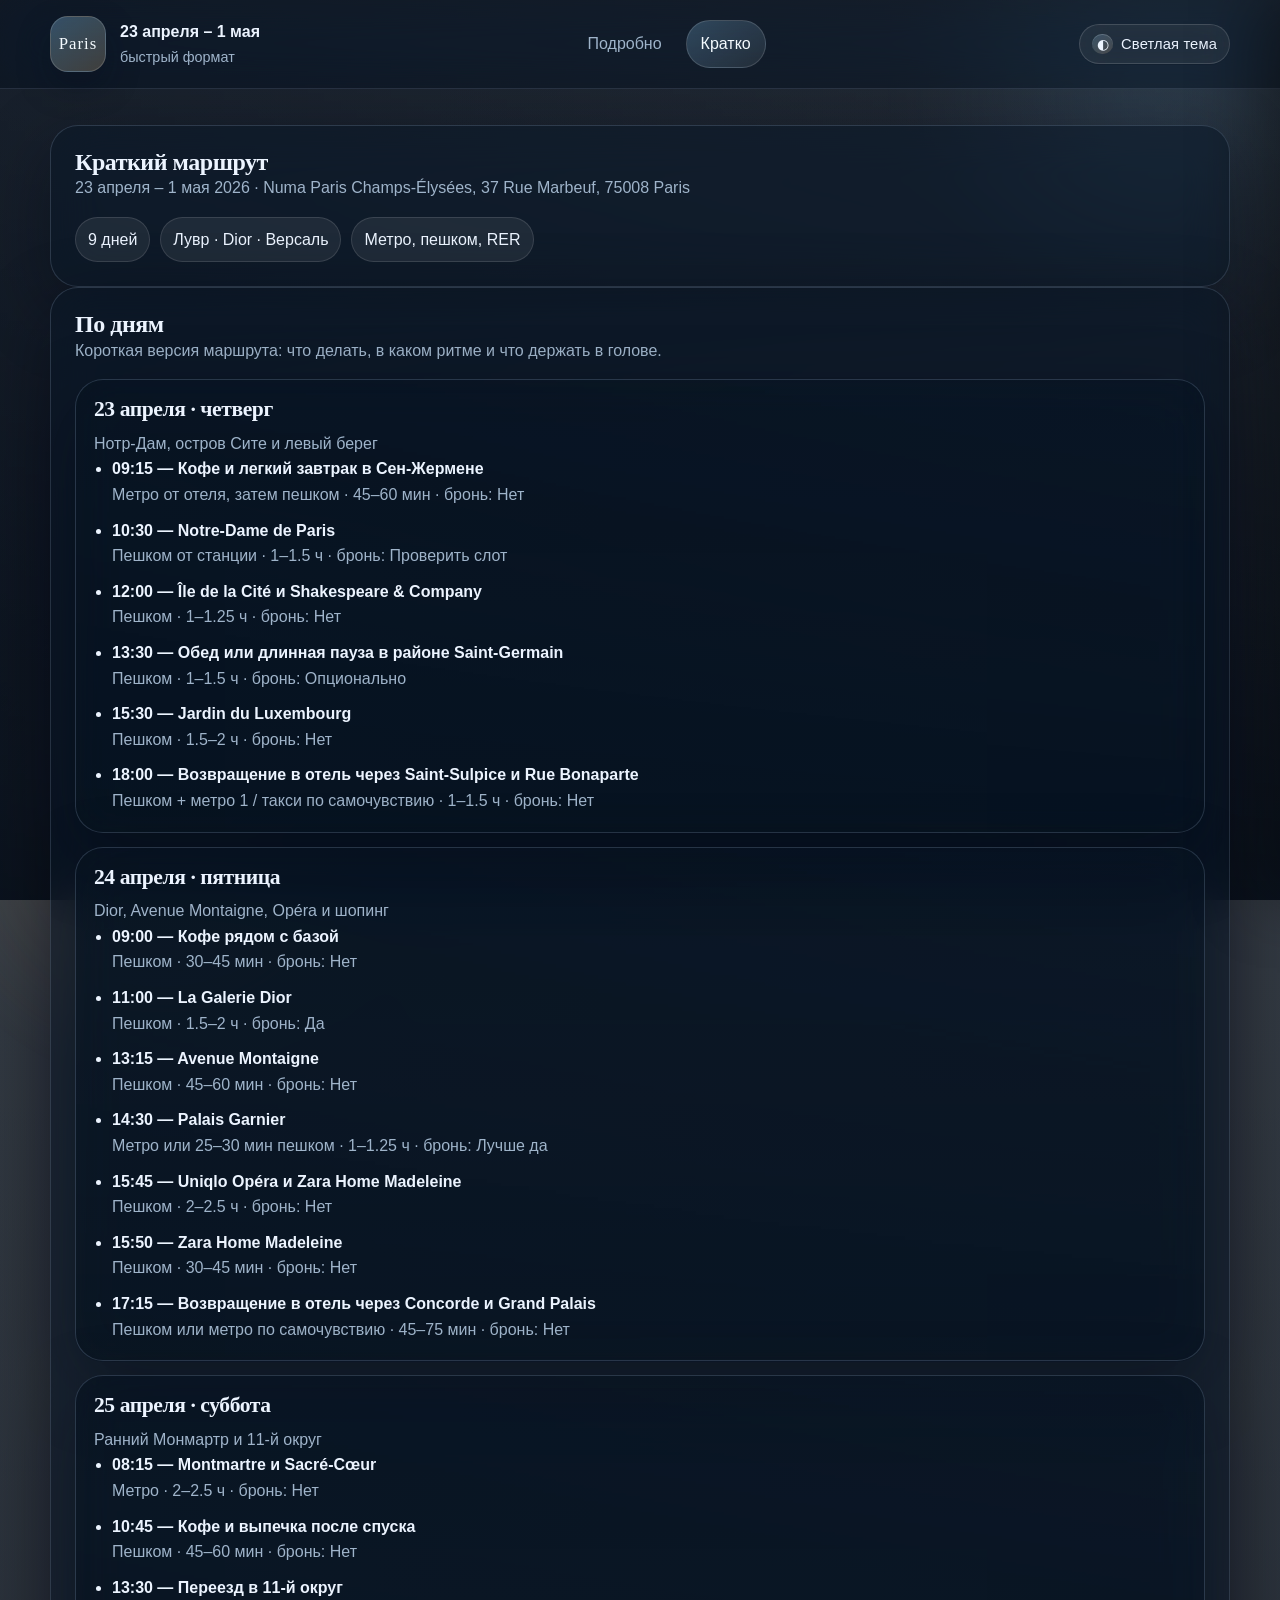
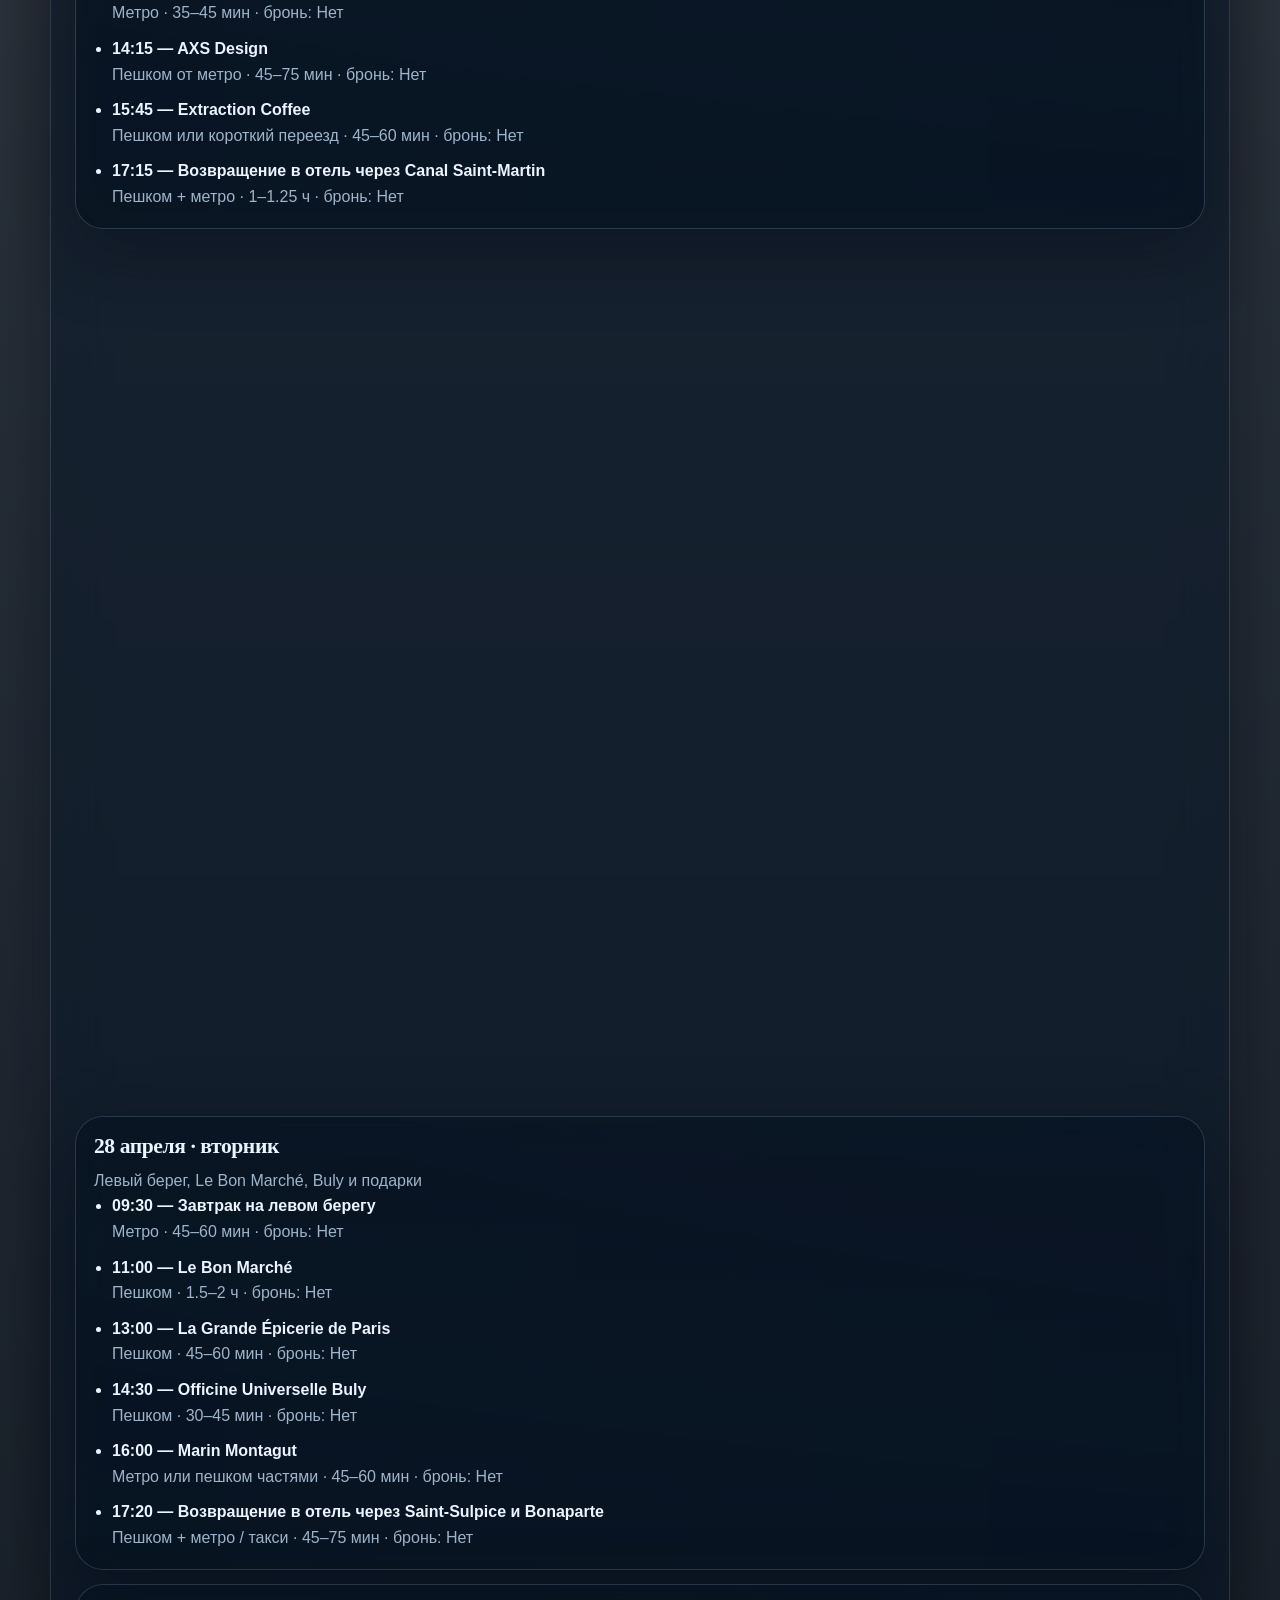
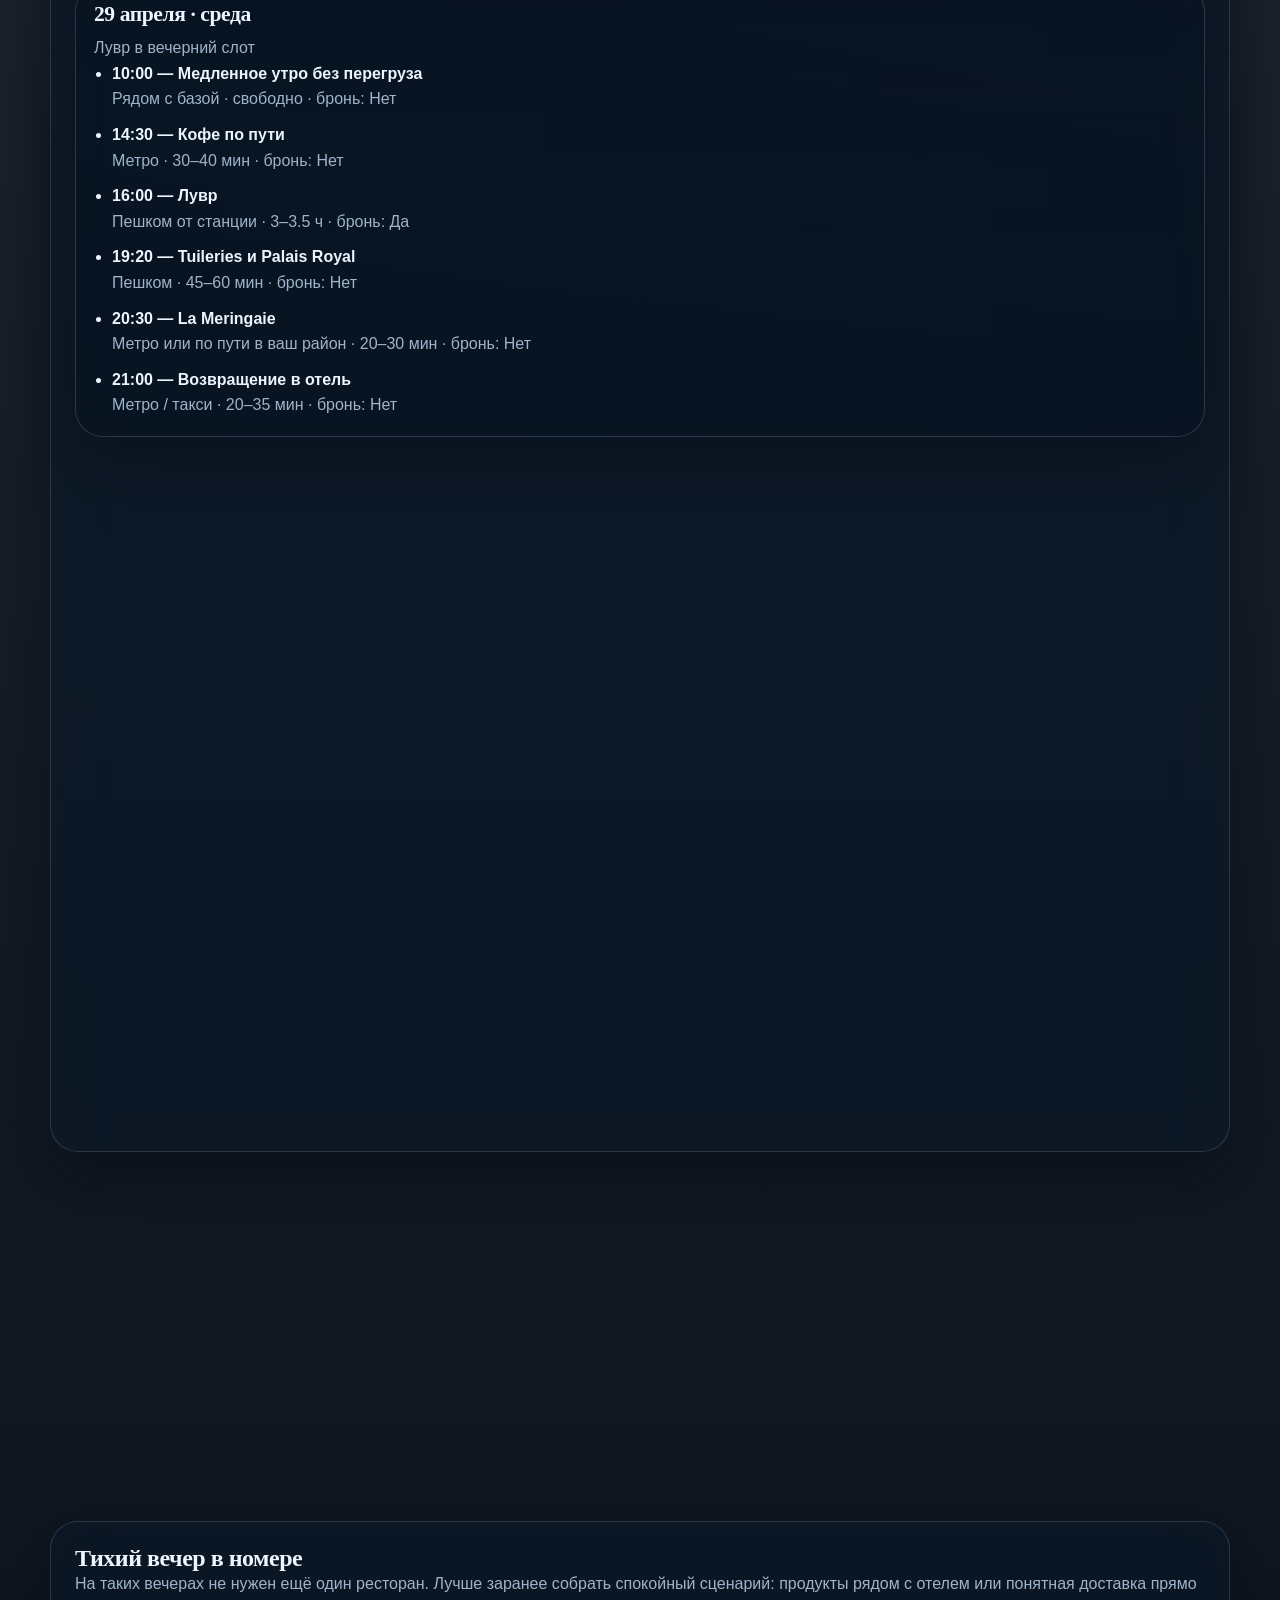
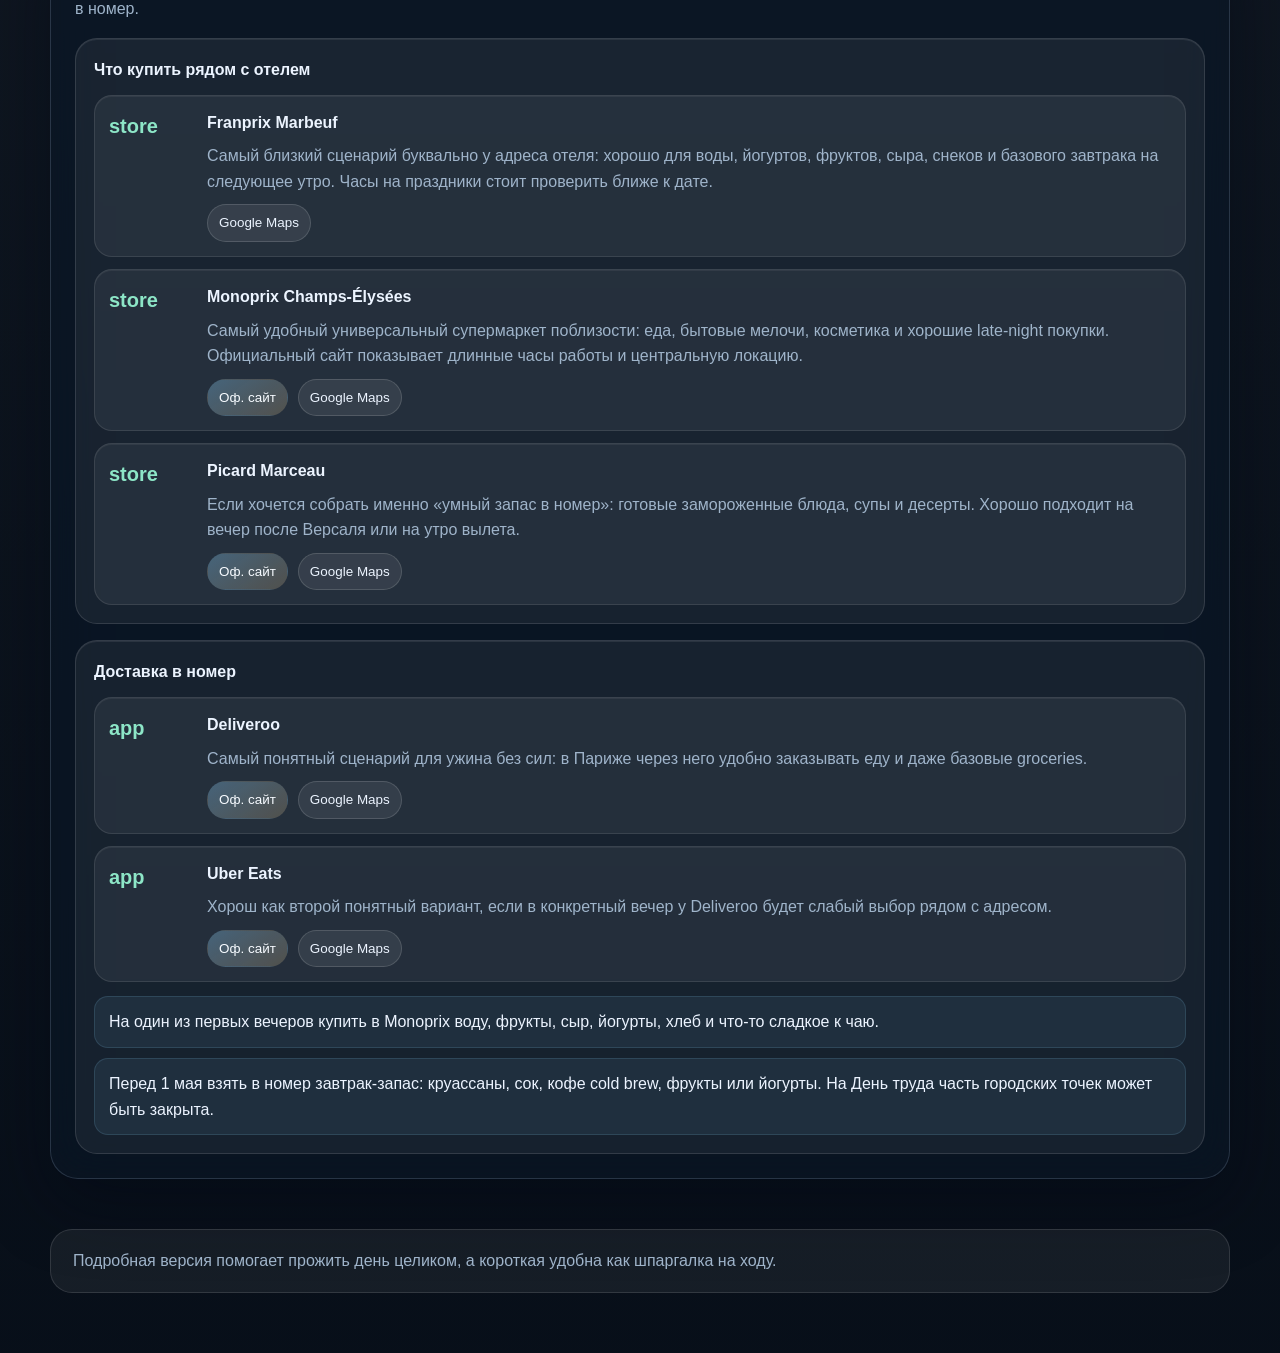
==== paris_trip_site/route-notes.html @ b342faf4 "Prepare Paris trip site for GitHub Pages" ====
<!doctype html>
<html lang="ru">
<head>
  <meta charset="utf-8">
  <meta name="viewport" content="width=device-width, initial-scale=1">
  <title>Париж 23 апреля – 1 мая 2026 — короткий маршрут</title>
  <meta name="description" content="Короткая версия маршрута по Парижу: день, время, точка, логистика, бронь, ссылки на места и день вылета.">
  <meta name="robots" content="noindex, nofollow, noarchive, nosnippet, noimageindex, notranslate">
  <meta name="googlebot" content="noindex, nofollow, noarchive, nosnippet, noimageindex">
  <meta name="referrer" content="no-referrer">
  <meta name="color-scheme" content="dark light">
  <meta name="theme-color" content="#0f1722" media="(prefers-color-scheme: dark)">
  <meta name="theme-color" content="#f7efe7" media="(prefers-color-scheme: light)">
  <meta property="og:title" content="Париж 23 апреля – 1 мая 2026">
  <meta property="og:description" content="Короткая версия личного маршрута по Парижу: день, время, точка, логистика и бронь.">
  <meta property="og:type" content="website">
  <meta property="og:locale" content="ru_RU">
  <link rel="icon" href="favicon.svg" type="image/svg+xml">
  <script>
    (function () {
      try {
        document.documentElement.dataset.theme = localStorage.getItem("paris-theme") || "dark";
      } catch (error) {
        document.documentElement.dataset.theme = "dark";
      }
    })();
  </script>
  <link rel="stylesheet" href="styles.css">
</head>
<body data-view="compact">
  <div class="site-shell">
    <header class="site-header">
      <div class="nav-wrap">
        <a class="brand" href="index.html">
          <span class="brand-mark">Paris</span>
          <span class="brand-copy">
            <strong>23 апреля – 1 мая</strong>
            <span>быстрый формат</span>
          </span>
        </a>
        <nav class="top-nav" aria-label="Разделы">
          <a href="index.html">Подробно</a>
          <a class="is-active" href="route-notes.html">Кратко</a>
        </nav>
        <button class="days-toggle" type="button" id="days-toggle" aria-label="Открыть меню по дням" aria-controls="days-drawer">
          <span class="days-toggle-icon" aria-hidden="true">≡</span>
          <span class="days-toggle-text">Дни</span>
        </button>
        <button class="theme-toggle" type="button" id="theme-toggle" aria-label="Переключить тему">
          <span class="theme-toggle-icon" aria-hidden="true">◐</span>
          <span class="theme-toggle-text">Светлая тема</span>
        </button>
      </div>
    </header>

    <main id="app"></main>
  </div>

  <script src="trip-data.js"></script>
  <script src="app.js"></script>
</body>
</html>
---- paris_trip_site/styles.css ----
:root {
  --bg: #07111d;
  --bg-2: #0d1b2b;
  --card: rgba(12, 24, 39, 0.56);
  --card-strong: rgba(16, 29, 47, 0.72);
  --line: rgba(201, 223, 255, 0.16);
  --line-strong: rgba(201, 223, 255, 0.28);
  --text: #ecf4ff;
  --muted: #9fb4ca;
  --accent: #8dd3ff;
  --accent-2: #f1c78a;
  --accent-3: #8de6c7;
  --shadow: 0 24px 70px rgba(1, 8, 20, 0.42);
  --radius-xl: 28px;
  --radius-lg: 22px;
  --radius-md: 16px;
  --radius-sm: 12px;
  --max: 1180px;
}

:root[data-theme="light"] {
  --bg: #f4efe8;
  --bg-2: #efe4d5;
  --card: rgba(255, 250, 244, 0.74);
  --card-strong: rgba(255, 247, 239, 0.9);
  --line: rgba(95, 58, 34, 0.24);
  --line-strong: rgba(95, 58, 34, 0.34);
  --text: #241914;
  --muted: #66544b;
  --accent: #6daee6;
  --accent-2: #d8a16d;
  --accent-3: #295b50;
  --shadow: 0 24px 60px rgba(62, 31, 18, 0.12);
}

* {
  box-sizing: border-box;
}

html {
  scroll-behavior: smooth;
}

body {
  margin: 0;
  color: var(--text);
  background:
    linear-gradient(180deg, rgba(3, 10, 20, 0.34), rgba(3, 10, 20, 0.8)),
    radial-gradient(circle at 16% 18%, rgba(141, 211, 255, 0.16), transparent 0 28%),
    radial-gradient(circle at 88% 14%, rgba(241, 199, 138, 0.12), transparent 0 24%),
    linear-gradient(180deg, rgba(7, 17, 29, 0.65), rgba(7, 17, 29, 0.92)),
    url("https://images.unsplash.com/photo-1502602898657-3e91760cbb34?auto=format&fit=crop&w=2000&q=80") center / cover fixed no-repeat;
  font-family: "Avenir Next", "Segoe UI", "Helvetica Neue", Arial, sans-serif;
  line-height: 1.6;
  min-height: 100vh;
  overflow-x: hidden;
}

:root[data-theme="light"] body {
  background:
    linear-gradient(180deg, rgba(255, 249, 242, 0.3), rgba(241, 232, 218, 0.68)),
    radial-gradient(circle at 16% 18%, rgba(109, 174, 230, 0.18), transparent 0 28%),
    radial-gradient(circle at 88% 14%, rgba(216, 161, 109, 0.14), transparent 0 24%),
    linear-gradient(180deg, rgba(244, 239, 232, 0.62), rgba(234, 220, 202, 0.82)),
    url("https://images.unsplash.com/photo-1499856871958-5b9627545d1a?auto=format&fit=crop&w=2000&q=80") center / cover fixed no-repeat;
}

body::before,
body::after {
  content: "";
  position: fixed;
  inset: auto;
  width: 36rem;
  height: 36rem;
  border-radius: 50%;
  filter: blur(24px);
  opacity: 0.72;
  pointer-events: none;
  z-index: 0;
  animation: drift 18s ease-in-out infinite alternate;
}

body::before {
  top: -12rem;
  right: -10rem;
  background: radial-gradient(circle, rgba(141, 211, 255, 0.34), transparent 62%);
}

:root[data-theme="light"] body::before {
  background: radial-gradient(circle, rgba(109, 174, 230, 0.28), transparent 62%);
}

body::after {
  bottom: -14rem;
  left: -8rem;
  background: radial-gradient(circle, rgba(241, 199, 138, 0.24), transparent 60%);
  animation-duration: 22s;
}

:root[data-theme="light"] body::after {
  background: radial-gradient(circle, rgba(216, 161, 109, 0.22), transparent 60%);
}

body > .site-shell::before {
  content: "";
  position: fixed;
  inset: 0;
  background:
    linear-gradient(180deg, rgba(4, 12, 24, 0.26), rgba(4, 12, 24, 0.78)),
    linear-gradient(90deg, rgba(8, 18, 32, 0.54), rgba(8, 18, 32, 0.24));
  pointer-events: none;
  z-index: -1;
}

:root[data-theme="light"] body > .site-shell::before {
  background:
    linear-gradient(180deg, rgba(255, 248, 240, 0.22), rgba(244, 236, 225, 0.62)),
    linear-gradient(90deg, rgba(255, 248, 240, 0.16), rgba(255, 248, 240, 0.02));
}

a {
  color: inherit;
  text-decoration: none;
}

.site-shell {
  position: relative;
  z-index: 1;
}

.site-header {
  position: sticky;
  top: 0;
  z-index: 40;
  backdrop-filter: blur(24px) saturate(160%);
  -webkit-backdrop-filter: blur(24px) saturate(160%);
  background: rgba(7, 16, 28, 0.46);
  border-bottom: 1px solid rgba(201, 223, 255, 0.12);
}

.nav-wrap,
.page-wrap {
  width: min(calc(100% - 32px), var(--max));
  margin: 0 auto;
}

.nav-wrap {
  display: flex;
  align-items: center;
  justify-content: space-between;
  gap: 16px;
  padding: 16px 0;
  flex-wrap: wrap;
}

.brand {
  display: inline-flex;
  align-items: center;
  gap: 14px;
}

.brand-mark {
  display: inline-flex;
  align-items: center;
  justify-content: center;
  width: 56px;
  height: 56px;
  border-radius: 18px;
  background: linear-gradient(145deg, rgba(141, 211, 255, 0.3), rgba(241, 199, 138, 0.22));
  color: #f5fbff;
  font-family: "Iowan Old Style", "Palatino Linotype", "Book Antiqua", serif;
  font-size: 1.05rem;
  letter-spacing: 0.06em;
  box-shadow: 0 14px 32px rgba(5, 15, 30, 0.34);
  border: 1px solid rgba(255, 255, 255, 0.16);
}

.brand-copy {
  display: grid;
  gap: 2px;
}

.brand-copy strong {
  font-size: 1rem;
}

.brand-copy span {
  color: var(--muted);
  font-size: 0.9rem;
}

.top-nav {
  display: flex;
  align-items: center;
  gap: 10px;
  flex-wrap: wrap;
}

.top-nav a {
  padding: 10px 14px;
  border-radius: 999px;
  color: var(--muted);
  transition: transform 180ms ease, background 180ms ease, color 180ms ease;
}

.top-nav a:hover,
.top-nav a:focus-visible {
  background: rgba(255, 255, 255, 0.08);
  color: var(--text);
  transform: translateY(-1px);
}

.top-nav a.is-active {
  background: linear-gradient(145deg, rgba(141, 211, 255, 0.24), rgba(255, 255, 255, 0.08));
  color: #f5fbff;
  border: 1px solid rgba(255, 255, 255, 0.14);
}

:root[data-theme="light"] .site-header {
  background: rgba(251, 247, 241, 0.5);
  border-bottom: 1px solid rgba(95, 58, 34, 0.08);
}

:root[data-theme="light"] .brand-mark {
  background: linear-gradient(145deg, rgba(109, 174, 230, 0.3), rgba(216, 161, 109, 0.24));
  color: #fffaf5;
  border-color: rgba(255, 255, 255, 0.28);
}

:root[data-theme="light"] .top-nav a:hover,
:root[data-theme="light"] .top-nav a:focus-visible {
  background: rgba(255, 255, 255, 0.58);
}

:root[data-theme="light"] .top-nav a.is-active {
  background: linear-gradient(145deg, rgba(109, 174, 230, 0.22), rgba(255, 255, 255, 0.7));
  color: #241914;
  border: 1px solid rgba(95, 58, 34, 0.1);
}

.theme-toggle {
  display: inline-flex;
  align-items: center;
  gap: 8px;
  padding: 9px 12px;
  border-radius: 999px;
  border: 1px solid rgba(255, 255, 255, 0.14);
  background: rgba(255, 255, 255, 0.08);
  color: var(--text);
  cursor: pointer;
  transition: transform 180ms ease, background 180ms ease, border-color 180ms ease, box-shadow 180ms ease;
  backdrop-filter: blur(18px) saturate(140%);
  -webkit-backdrop-filter: blur(18px) saturate(140%);
  letter-spacing: 0.01em;
}

.theme-toggle:hover,
.theme-toggle:focus-visible {
  transform: translateY(-1px);
  background: rgba(255, 255, 255, 0.14);
  border-color: rgba(141, 211, 255, 0.34);
  box-shadow: 0 10px 24px rgba(0, 9, 20, 0.24);
}

.theme-toggle-icon {
  display: inline-flex;
  align-items: center;
  justify-content: center;
  width: 1.3rem;
  height: 1.3rem;
  border-radius: 999px;
  background: linear-gradient(145deg, rgba(141, 211, 255, 0.22), rgba(241, 199, 138, 0.18));
  font-size: 0.86rem;
  box-shadow: inset 0 1px 0 rgba(255, 255, 255, 0.18);
}

.theme-toggle-text {
  white-space: nowrap;
  font-size: 0.92rem;
}

:root[data-theme="light"] .theme-toggle {
  border-color: rgba(95, 58, 34, 0.12);
  background: rgba(255, 255, 255, 0.58);
}

:root[data-theme="light"] .theme-toggle:hover,
:root[data-theme="light"] .theme-toggle:focus-visible {
  background: rgba(255, 255, 255, 0.78);
  border-color: rgba(109, 174, 230, 0.28);
  box-shadow: 0 10px 24px rgba(62, 31, 18, 0.12);
}

.days-toggle {
  display: none;
  align-items: center;
  gap: 8px;
  padding: 9px 12px;
  border-radius: 999px;
  border: 1px solid rgba(255, 255, 255, 0.14);
  background: rgba(255, 255, 255, 0.08);
  color: var(--text);
  cursor: pointer;
  transition: transform 180ms ease, background 180ms ease, border-color 180ms ease, box-shadow 180ms ease;
  backdrop-filter: blur(18px) saturate(140%);
  -webkit-backdrop-filter: blur(18px) saturate(140%);
}

.days-toggle:hover,
.days-toggle:focus-visible {
  transform: translateY(-1px);
  background: rgba(255, 255, 255, 0.14);
  border-color: rgba(141, 211, 255, 0.34);
  box-shadow: 0 10px 24px rgba(0, 9, 20, 0.24);
}

.days-toggle-icon {
  display: inline-flex;
  align-items: center;
  justify-content: center;
  width: 1.3rem;
  height: 1.3rem;
  font-size: 0.95rem;
}

.days-toggle-text {
  white-space: nowrap;
  font-size: 0.92rem;
}

:root[data-theme="light"] .days-toggle {
  border-color: rgba(95, 58, 34, 0.12);
  background: rgba(255, 255, 255, 0.58);
}

:root[data-theme="light"] .days-toggle:hover,
:root[data-theme="light"] .days-toggle:focus-visible {
  background: rgba(255, 255, 255, 0.78);
  border-color: rgba(109, 174, 230, 0.28);
  box-shadow: 0 10px 24px rgba(62, 31, 18, 0.12);
}

body[data-view="detailed"] .days-toggle {
  display: inline-flex;
}

.days-drawer-backdrop {
  position: fixed;
  inset: 0;
  z-index: 50;
  background: rgba(7, 12, 19, 0.52);
  backdrop-filter: blur(10px);
  -webkit-backdrop-filter: blur(10px);
}

.days-drawer {
  position: fixed;
  inset: 0 0 0 auto;
  z-index: 60;
  width: min(86vw, 360px);
  padding: 18px;
  background: rgba(13, 20, 32, 0.88);
  border-left: 1px solid rgba(255, 255, 255, 0.12);
  box-shadow: -24px 0 60px rgba(0, 0, 0, 0.36);
  transform: translateX(100%);
  transition: transform 220ms ease;
  backdrop-filter: blur(24px) saturate(140%);
  -webkit-backdrop-filter: blur(24px) saturate(140%);
}

.days-drawer[aria-hidden="false"] {
  transform: translateX(0);
}

.days-drawer-head {
  display: flex;
  align-items: center;
  justify-content: space-between;
  gap: 12px;
  margin-bottom: 16px;
}

.days-drawer-head strong {
  font-size: 1rem;
}

.days-drawer-close {
  display: inline-flex;
  align-items: center;
  justify-content: center;
  width: 2rem;
  height: 2rem;
  border: 1px solid rgba(255, 255, 255, 0.12);
  border-radius: 999px;
  background: rgba(255, 255, 255, 0.06);
  color: var(--text);
  cursor: pointer;
}

.days-drawer-list {
  display: grid;
  gap: 10px;
}

.days-drawer-link {
  display: grid;
  gap: 3px;
  padding: 12px 13px;
  border-radius: var(--radius-lg);
  border: 1px solid rgba(255, 255, 255, 0.1);
  background: rgba(255, 255, 255, 0.05);
  color: var(--text);
}

.days-drawer-link span {
  color: var(--muted);
  font-size: 0.82rem;
}

.days-drawer-link strong {
  font-size: 0.95rem;
}

:root[data-theme="light"] .days-drawer-backdrop {
  background: rgba(74, 54, 42, 0.24);
}

:root[data-theme="light"] .days-drawer {
  background: rgba(252, 247, 240, 0.92);
  border-left-color: rgba(95, 58, 34, 0.1);
  box-shadow: -24px 0 60px rgba(70, 44, 29, 0.16);
}

:root[data-theme="light"] .days-drawer-close,
:root[data-theme="light"] .days-drawer-link {
  border-color: rgba(95, 58, 34, 0.1);
  background: rgba(255, 255, 255, 0.66);
}

body.drawer-open {
  overflow: hidden;
}

.page-wrap {
  padding: 36px 0 60px;
}

.hero,
.panel,
.day-card,
.notes-card,
.compact-card {
  background: var(--card);
  border: 1px solid var(--line);
  box-shadow: var(--shadow);
  border-radius: var(--radius-xl);
  backdrop-filter: blur(24px) saturate(135%);
  -webkit-backdrop-filter: blur(24px) saturate(135%);
}

.hero {
  position: relative;
  overflow: hidden;
  padding: 34px;
  margin-bottom: 26px;
}

.hero::before {
  content: "";
  position: absolute;
  inset: 0;
  background:
    linear-gradient(125deg, rgba(255, 255, 255, 0.18), transparent 48%),
    radial-gradient(circle at 78% 20%, rgba(241, 199, 138, 0.14), transparent 0 28%);
  pointer-events: none;
}

.hero-grid {
  position: relative;
  display: grid;
  grid-template-columns: 1.4fr 0.8fr;
  gap: 26px;
}

.eyebrow {
  display: inline-flex;
  align-items: center;
  gap: 8px;
  padding: 8px 12px;
  border-radius: 999px;
  background: rgba(255, 255, 255, 0.08);
  border: 1px solid rgba(255, 255, 255, 0.14);
  color: var(--accent);
  font-size: 0.83rem;
  letter-spacing: 0.08em;
  text-transform: uppercase;
}

.hero h1,
.panel h2,
.day-card h2,
.compact-card h2 {
  margin: 0;
  font-family: "Iowan Old Style", "Palatino Linotype", "Book Antiqua", serif;
  font-weight: 700;
  line-height: 1.05;
  letter-spacing: -0.02em;
}

.hero h1 {
  margin-top: 18px;
  font-size: clamp(2.5rem, 5vw, 4.45rem);
  max-width: 12ch;
}

.hero-lead {
  max-width: 62ch;
  margin: 18px 0 0;
  color: var(--muted);
  font-size: 1.05rem;
}

.hero-sidebar {
  display: grid;
  gap: 14px;
  align-content: start;
}

.stats {
  display: grid;
  grid-template-columns: repeat(2, minmax(0, 1fr));
  gap: 12px;
}

.stat {
  background: rgba(255, 255, 255, 0.07);
  border: 1px solid rgba(255, 255, 255, 0.12);
  border-radius: var(--radius-lg);
  padding: 16px;
  box-shadow: inset 0 1px 0 rgba(255, 255, 255, 0.08);
}

.stat strong {
  display: block;
  font-size: 1.4rem;
}

.stat span {
  display: block;
  margin-top: 6px;
  color: var(--muted);
  font-size: 0.92rem;
}

.hero-note {
  padding: 16px 18px;
  border-radius: var(--radius-lg);
  background: linear-gradient(135deg, rgba(141, 211, 255, 0.08), rgba(255, 255, 255, 0.08));
  border: 1px solid rgba(141, 211, 255, 0.18);
  color: var(--text);
}

.hero-note strong {
  display: block;
  margin-bottom: 6px;
}

.panel {
  padding: 24px;
  margin-bottom: 24px;
}

.panel-header {
  display: flex;
  justify-content: space-between;
  gap: 12px;
  align-items: end;
  margin-bottom: 16px;
}

.panel-header p,
.panel p.muted,
.muted {
  margin: 0;
  color: var(--muted);
}

.chips,
.day-links,
.meta-list,
.jump-nav {
  display: flex;
  flex-wrap: wrap;
  gap: 10px;
}

.chip,
.jump-link,
.mini-pill {
  display: inline-flex;
  align-items: center;
  gap: 8px;
  padding: 9px 12px;
  border-radius: 999px;
  border: 1px solid rgba(255, 255, 255, 0.12);
  background: rgba(255, 255, 255, 0.07);
  color: var(--text);
  transition: transform 180ms ease, border-color 180ms ease, background 180ms ease;
}

.jump-link:hover,
.chip:hover,
.mini-pill:hover {
  transform: translateY(-1px);
  border-color: rgba(141, 211, 255, 0.34);
  background: rgba(255, 255, 255, 0.12);
}

.photo-grid,
.comfort-grid {
  display: grid;
  gap: 16px;
}

.photo-grid {
  grid-template-columns: repeat(3, minmax(0, 1fr));
}

.photo-card {
  margin: 0;
  overflow: hidden;
  border-radius: 22px;
  border: 1px solid rgba(255, 255, 255, 0.12);
  background: rgba(9, 19, 32, 0.58);
  box-shadow: inset 0 1px 0 rgba(255, 255, 255, 0.1);
}

.photo-card img {
  display: block;
  width: 100%;
  height: 260px;
  object-fit: cover;
}

.photo-card figcaption {
  display: flex;
  align-items: center;
  justify-content: space-between;
  gap: 12px;
  padding: 12px 14px;
}

.photo-card figcaption strong {
  font-size: 0.96rem;
}

.photo-card figcaption a {
  color: var(--muted);
  font-size: 0.84rem;
}

.edit-grid {
  display: grid;
  grid-template-columns: 1.15fr 0.85fr;
  gap: 18px;
}

.edit-box {
  padding: 20px;
  border-radius: var(--radius-lg);
  background: var(--card-strong);
  border: 1px solid rgba(255, 255, 255, 0.12);
  box-shadow: inset 0 1px 0 rgba(255, 255, 255, 0.08);
}

.edit-box h3 {
  margin: 0 0 10px;
  font-size: 1rem;
}

.edit-box code {
  display: inline-block;
  margin-top: 6px;
  padding: 4px 8px;
  background: rgba(4, 12, 24, 0.9);
  color: #eff7ff;
  border-radius: 10px;
}

.clean-list {
  margin: 0;
  padding-left: 20px;
}

.clean-list li + li {
  margin-top: 8px;
}

.day-stack {
  display: grid;
  gap: 22px;
}

.current-day-indicator {
  position: sticky;
  top: 96px;
  z-index: 25;
  display: inline-grid;
  gap: 2px;
  margin: 0 0 18px auto;
  padding: 10px 14px;
  min-width: 240px;
  border-radius: 18px;
  border: 1px solid rgba(255, 255, 255, 0.14);
  background: rgba(10, 21, 35, 0.62);
  box-shadow: 0 14px 34px rgba(0, 9, 20, 0.24);
  backdrop-filter: blur(20px) saturate(145%);
  -webkit-backdrop-filter: blur(20px) saturate(145%);
}

.current-day-head {
  display: flex;
  align-items: center;
  justify-content: space-between;
  gap: 12px;
}

.current-day-actions {
  display: inline-flex;
  gap: 6px;
}

.day-nav-button {
  display: inline-flex;
  align-items: center;
  justify-content: center;
  width: 30px;
  height: 30px;
  border-radius: 999px;
  border: 1px solid rgba(255, 255, 255, 0.14);
  background: rgba(255, 255, 255, 0.08);
  color: var(--text);
  cursor: pointer;
  transition: transform 180ms ease, background 180ms ease, border-color 180ms ease, opacity 180ms ease;
}

.day-nav-button:hover,
.day-nav-button:focus-visible {
  transform: translateY(-1px);
  background: rgba(255, 255, 255, 0.14);
  border-color: rgba(141, 211, 255, 0.34);
}

.day-nav-button:disabled {
  opacity: 0.35;
  cursor: default;
}

.current-day-indicator strong {
  font-size: 1rem;
}

.current-day-indicator span:last-child {
  color: var(--muted);
  font-size: 0.9rem;
}

.current-day-label {
  color: var(--accent);
  font-size: 0.76rem;
  letter-spacing: 0.08em;
  text-transform: uppercase;
}

:root[data-theme="light"] .current-day-indicator {
  border-color: rgba(95, 58, 34, 0.16);
  background: rgba(255, 251, 246, 0.76);
  box-shadow: 0 14px 30px rgba(62, 31, 18, 0.12);
}

:root[data-theme="light"] .day-nav-button {
  border-color: rgba(95, 58, 34, 0.16);
  background: rgba(255, 255, 255, 0.7);
}

.day-card {
  padding: 26px;
  position: relative;
  overflow: hidden;
}

.day-top.has-image,
.compact-card.has-image {
  position: relative;
  isolation: isolate;
}

.day-card::before {
  content: "";
  position: absolute;
  inset: auto -12% 100% auto;
  width: 240px;
  height: 240px;
  border-radius: 50%;
  background: radial-gradient(circle, rgba(141, 211, 255, 0.14), transparent 68%);
  transform: translateY(76%);
  pointer-events: none;
}

.day-top.has-image::after,
.compact-card.has-image::after {
  content: "";
  position: absolute;
  inset: 0;
  background:
    linear-gradient(180deg, rgba(6, 14, 24, 0.22), rgba(6, 14, 24, 0.78)),
    linear-gradient(90deg, rgba(6, 14, 24, 0.44), rgba(6, 14, 24, 0.12)),
    var(--day-image) center / cover no-repeat;
  opacity: 0.34;
  z-index: -1;
}

:root[data-theme="light"] .day-top.has-image::after,
:root[data-theme="light"] .compact-card.has-image::after {
  background:
    linear-gradient(180deg, rgba(255, 248, 240, 0.18), rgba(255, 248, 240, 0.72)),
    linear-gradient(90deg, rgba(255, 248, 240, 0.32), rgba(255, 248, 240, 0.06)),
    var(--day-image) center / cover no-repeat;
  opacity: 0.24;
}

:root[data-theme="light"] .panel,
:root[data-theme="light"] .day-card,
:root[data-theme="light"] .compact-card {
  border-color: rgba(95, 58, 34, 0.18);
  box-shadow:
    0 18px 42px rgba(62, 31, 18, 0.1),
    inset 0 1px 0 rgba(255, 255, 255, 0.28);
}

:root[data-theme="light"] .meta-card,
:root[data-theme="light"] .weather-card,
:root[data-theme="light"] .section-card,
:root[data-theme="light"] .timeline-item,
:root[data-theme="light"] .alt-panel,
:root[data-theme="light"] .alt-group,
:root[data-theme="light"] .footer-note,
:root[data-theme="light"] .table-wrap {
  border-color: rgba(95, 58, 34, 0.16);
  background: rgba(255, 252, 247, 0.72);
  box-shadow: inset 0 1px 0 rgba(255, 255, 255, 0.4);
}

:root[data-theme="light"] .chip,
:root[data-theme="light"] .jump-link,
:root[data-theme="light"] .mini-pill,
:root[data-theme="light"] .day-links a,
:root[data-theme="light"] .link-button {
  border-color: rgba(95, 58, 34, 0.16);
  background: rgba(255, 255, 255, 0.66);
}

:root[data-theme="light"] .timeline-item,
:root[data-theme="light"] .weather-card,
:root[data-theme="light"] .section-card,
:root[data-theme="light"] .meta-card {
  backdrop-filter: blur(14px) saturate(115%);
  -webkit-backdrop-filter: blur(14px) saturate(115%);
}

.day-top {
  display: grid;
  grid-template-columns: 1.15fr 0.85fr;
  gap: 20px;
  margin-bottom: 18px;
  padding: 22px;
  border-radius: var(--radius-lg);
  border: 1px solid rgba(255, 255, 255, 0.12);
  background: rgba(255, 255, 255, 0.04);
  overflow: hidden;
}

:root[data-theme="light"] .day-top {
  border-color: rgba(95, 58, 34, 0.16);
  background: rgba(255, 252, 247, 0.68);
}

.day-kicker {
  color: var(--accent);
  font-size: 0.86rem;
  letter-spacing: 0.08em;
  text-transform: uppercase;
  margin-bottom: 10px;
}

.day-title-wrap p {
  margin: 10px 0 0;
  max-width: 60ch;
  color: var(--muted);
}

.day-vibe-inline {
  margin-top: 14px;
  max-width: 62ch;
  color: var(--text);
}

.day-vibe-inline strong {
  color: var(--accent);
}

.day-meta {
  display: grid;
  gap: 10px;
  align-content: start;
}

.weather-card {
  padding: 12px 13px;
  background: rgba(255, 255, 255, 0.08);
  border: 1px solid rgba(255, 255, 255, 0.12);
  border-radius: var(--radius-lg);
  box-shadow: inset 0 1px 0 rgba(255, 255, 255, 0.08);
}

.weather-head {
  display: flex;
  justify-content: space-between;
  gap: 8px;
  align-items: baseline;
}

.weather-head strong {
  font-size: 0.9rem;
}

.weather-main {
  display: grid;
  gap: 2px;
  margin-top: 8px;
}

.weather-temp {
  font-size: 1.28rem;
  font-weight: 700;
  letter-spacing: -0.03em;
  line-height: 1;
}

.weather-summary {
  color: var(--muted);
  font-size: 0.88rem;
}

.weather-stats {
  display: flex;
  flex-wrap: wrap;
  gap: 6px;
  margin-top: 10px;
}

.weather-pill {
  display: inline-flex;
  align-items: center;
  padding: 5px 8px;
  border-radius: 999px;
  border: 1px solid rgba(255, 255, 255, 0.12);
  background: rgba(255, 255, 255, 0.06);
  font-size: 0.76rem;
  line-height: 1.1;
}

.weather-ready .weather-summary {
  color: var(--text);
}

:root[data-theme="light"] .weather-pill {
  border-color: rgba(95, 58, 34, 0.14);
  background: rgba(255, 255, 255, 0.72);
}

.meta-card {
  padding: 16px;
  background: rgba(255, 255, 255, 0.07);
  border: 1px solid rgba(255, 255, 255, 0.12);
  border-radius: var(--radius-lg);
  box-shadow: inset 0 1px 0 rgba(255, 255, 255, 0.08);
}

.meta-card strong {
  display: block;
  margin-bottom: 6px;
}

.day-body {
  display: grid;
  grid-template-columns: 0.95fr 1.05fr;
  gap: 20px;
}

.day-body > .section-card:only-child {
  grid-column: 1 / -1;
}

.section-card {
  padding: 18px;
  border-radius: var(--radius-lg);
  background: rgba(255, 255, 255, 0.06);
  border: 1px solid rgba(255, 255, 255, 0.12);
  box-shadow: inset 0 1px 0 rgba(255, 255, 255, 0.08);
}

.section-card h3 {
  margin: 0 0 12px;
  font-size: 1rem;
}

.timeline {
  display: grid;
  gap: 12px;
}

.timeline-item {
  position: relative;
  display: grid;
  grid-template-columns: 84px 1fr;
  gap: 14px;
  padding: 14px;
  border-radius: 18px;
  background: rgba(255, 255, 255, 0.06);
  border: 1px solid rgba(255, 255, 255, 0.1);
  box-shadow: inset 0 1px 0 rgba(255, 255, 255, 0.06);
}

.timeline-time {
  font-size: 1.25rem;
  font-weight: 700;
  color: var(--accent-3);
}

.timeline-content h4 {
  margin: 0;
  font-size: 1rem;
}

.timeline-content p {
  margin: 8px 0 10px;
  color: var(--muted);
}

.timeline-content-wide {
  grid-column: 1 / -1;
}

.meta-list {
  margin-bottom: 10px;
}

.mini-pill {
  padding: 6px 10px;
  font-size: 0.88rem;
  color: var(--muted);
}

.day-links a,
.link-button {
  display: inline-flex;
  align-items: center;
  justify-content: center;
  gap: 8px;
  padding: 7px 11px;
  border-radius: 999px;
  border: 1px solid rgba(255, 255, 255, 0.14);
  background: rgba(255, 255, 255, 0.08);
  font-size: 0.84rem;
  transition: transform 180ms ease, box-shadow 180ms ease, background 180ms ease;
}

.day-links a:hover,
.link-button:hover {
  transform: translateY(-1px);
  background: rgba(255, 255, 255, 0.14);
  box-shadow: 0 10px 24px rgba(0, 9, 20, 0.28);
}

.day-links a.primary,
.link-button.primary {
  background: linear-gradient(145deg, rgba(141, 211, 255, 0.32), rgba(241, 199, 138, 0.22));
  color: #f7fbff;
  border-color: transparent;
}

.alt-panel {
  margin-top: 12px;
  border: 1px solid rgba(255, 255, 255, 0.12);
  border-radius: 18px;
  background: rgba(255, 255, 255, 0.06);
  overflow: hidden;
}

.alt-panel summary {
  cursor: pointer;
  list-style: none;
  padding: 12px 14px;
  font-weight: 600;
  color: var(--accent-3);
  display: flex;
  align-items: center;
  justify-content: space-between;
  gap: 12px;
}

.alt-panel summary::-webkit-details-marker {
  display: none;
}

.alt-panel summary::after {
  content: "▾";
  color: var(--accent);
  transition: transform 180ms ease;
}

.alt-panel[open] summary::after {
  transform: rotate(180deg);
}

.alt-grid {
  display: grid;
  gap: 12px;
  padding: 0 14px 14px;
}

.alt-group {
  padding: 14px;
  border-radius: 16px;
  background: rgba(255, 255, 255, 0.05);
  border: 1px solid rgba(255, 255, 255, 0.1);
}

.alt-group h5 {
  margin: 0 0 10px;
  font-size: 0.95rem;
}

.alt-items {
  display: grid;
  gap: 10px;
}

.alt-item {
  padding-top: 10px;
  border-top: 1px solid rgba(255, 255, 255, 0.08);
}

.alt-item:first-child {
  padding-top: 0;
  border-top: 0;
}

.alt-item strong {
  display: block;
  margin-bottom: 6px;
}

.alt-item p {
  margin: 0 0 8px;
  color: var(--muted);
}

.note-list {
  display: grid;
  gap: 10px;
  margin-top: 14px;
}

.soft-note {
  padding: 12px 14px;
  border-radius: 14px;
  background: rgba(141, 211, 255, 0.08);
  border: 1px solid rgba(141, 211, 255, 0.14);
  color: var(--text);
}

.compact-layout {
  display: grid;
  gap: 22px;
}

.compact-cards-grid {
  display: grid;
  gap: 14px;
}

.table-wrap {
  overflow: auto;
  border-radius: 20px;
  border: 1px solid rgba(255, 255, 255, 0.12);
}

.route-table {
  width: 100%;
  border-collapse: collapse;
  min-width: 860px;
  background: rgba(10, 21, 35, 0.56);
}

.route-table th,
.route-table td {
  text-align: left;
  vertical-align: top;
  padding: 14px 16px;
  border-bottom: 1px solid rgba(255, 255, 255, 0.08);
}

.route-table th {
  position: sticky;
  top: 0;
  z-index: 1;
  background: rgba(13, 26, 43, 0.92);
  font-size: 0.84rem;
  text-transform: uppercase;
  letter-spacing: 0.08em;
  color: var(--accent);
}

.route-table td strong {
  display: block;
  margin-bottom: 6px;
}

.route-links {
  display: flex;
  flex-wrap: wrap;
  gap: 8px;
  margin-top: 8px;
}

.compact-mobile {
  display: none;
  gap: 14px;
}

.compact-card {
  padding: 18px;
  overflow: hidden;
}

.compact-intro {
  margin-bottom: 0;
}

.compact-card h2 {
  font-size: 1.35rem;
  margin-bottom: 10px;
}

.compact-card ul {
  margin: 0;
  padding-left: 18px;
}

.compact-card li + li {
  margin-top: 10px;
}

.footer-note {
  margin-top: 26px;
  padding: 18px 22px;
  border-radius: var(--radius-lg);
  border: 1px solid rgba(255, 255, 255, 0.12);
  background: rgba(255, 255, 255, 0.06);
  color: var(--muted);
}

.reveal {
  opacity: 0;
  transform: translateY(26px) scale(0.985);
  transition: opacity 620ms ease, transform 620ms cubic-bezier(0.2, 0.8, 0.2, 1);
}

.reveal.is-visible {
  opacity: 1;
  transform: translateY(0) scale(1);
}

@keyframes drift {
  0% {
    transform: translate3d(0, 0, 0) scale(1);
  }

  100% {
    transform: translate3d(24px, 14px, 0) scale(1.08);
  }
}

@media (prefers-reduced-motion: reduce) {
  html {
    scroll-behavior: auto;
  }

  *,
  *::before,
  *::after {
    animation: none !important;
    transition: none !important;
  }

  .reveal {
    opacity: 1;
    transform: none;
  }
}

@media (max-width: 980px) {
  .hero-grid,
  .edit-grid,
  .day-top,
  .day-body,
  .photo-grid,
  .comfort-grid {
    grid-template-columns: 1fr;
  }

  .stats {
    grid-template-columns: repeat(2, minmax(0, 1fr));
  }
}

@media (max-width: 760px) {
  .nav-wrap {
    display: grid;
    grid-template-columns: minmax(0, 1fr) auto auto;
    align-items: center;
    gap: 10px;
    padding: 10px 0;
  }

  .page-wrap {
    width: min(calc(100% - 24px), var(--max));
    padding-top: 16px;
  }

  .brand {
    gap: 10px;
    min-width: 0;
  }

  .brand-mark {
    width: 44px;
    height: 44px;
    border-radius: 14px;
    font-size: 0.92rem;
  }

  .brand-copy strong {
    font-size: 0.9rem;
  }

  .brand-copy span {
    font-size: 0.76rem;
  }

  .top-nav {
    grid-column: 1 / -1;
    order: 4;
    gap: 8px;
    overflow-x: auto;
    flex-wrap: nowrap;
    padding-bottom: 2px;
    scrollbar-width: none;
  }

  .top-nav::-webkit-scrollbar {
    display: none;
  }

  .top-nav a {
    padding: 8px 12px;
    font-size: 0.84rem;
    white-space: nowrap;
  }

  .days-toggle {
    display: inline-flex;
    justify-content: center;
    padding: 8px 10px;
  }

  .theme-toggle {
    justify-content: center;
    padding: 8px 10px;
  }

  .days-toggle-text,
  .theme-toggle-text {
    display: none;
  }

  .hero,
  .panel,
  .day-card {
    padding: 20px;
  }

  .current-day-indicator {
    top: 74px;
    min-width: 0;
    width: 100%;
    margin-right: 0;
  }

  .hero h1 {
    max-width: none;
  }

  .stats {
    grid-template-columns: 1fr;
  }

  .timeline-item {
    grid-template-columns: 1fr;
    gap: 8px;
  }

  .compact-mobile {
    display: grid;
  }

  .jump-nav {
    display: none;
  }

  .table-wrap {
    display: none;
  }
}
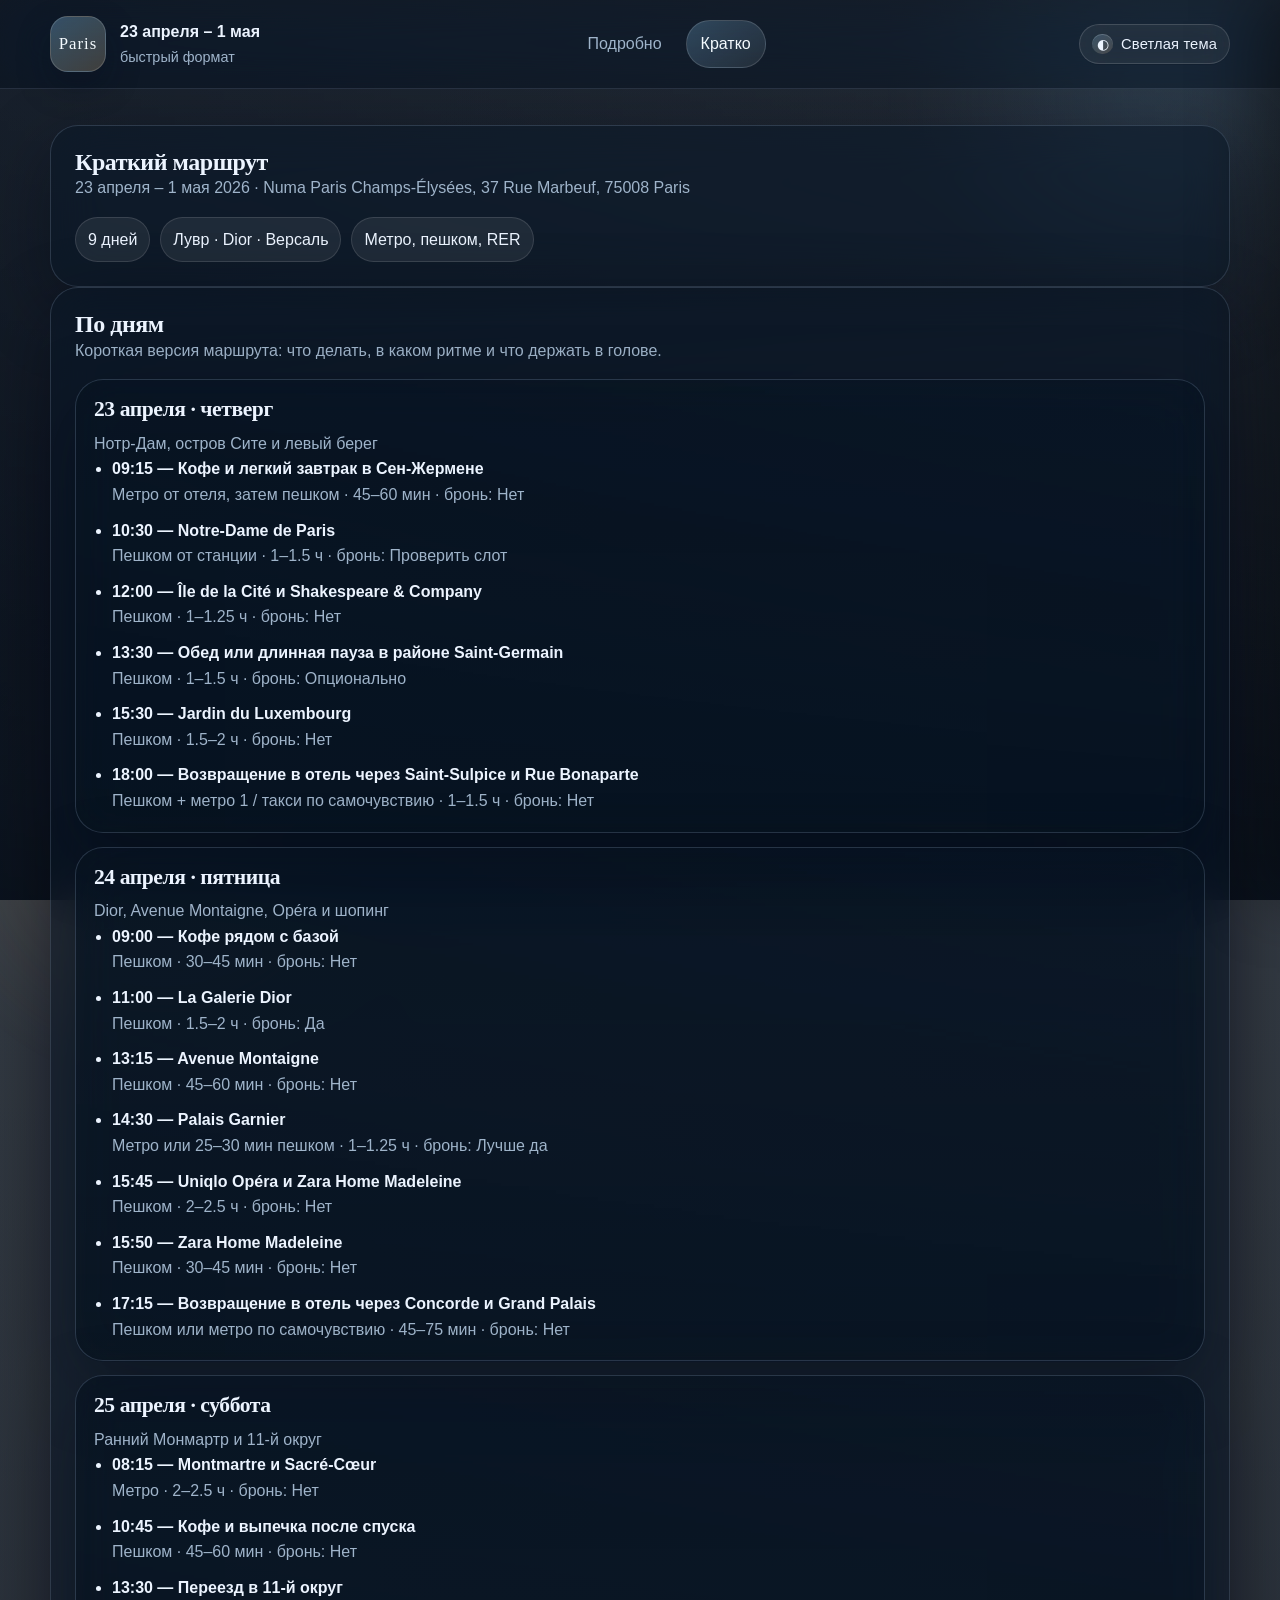
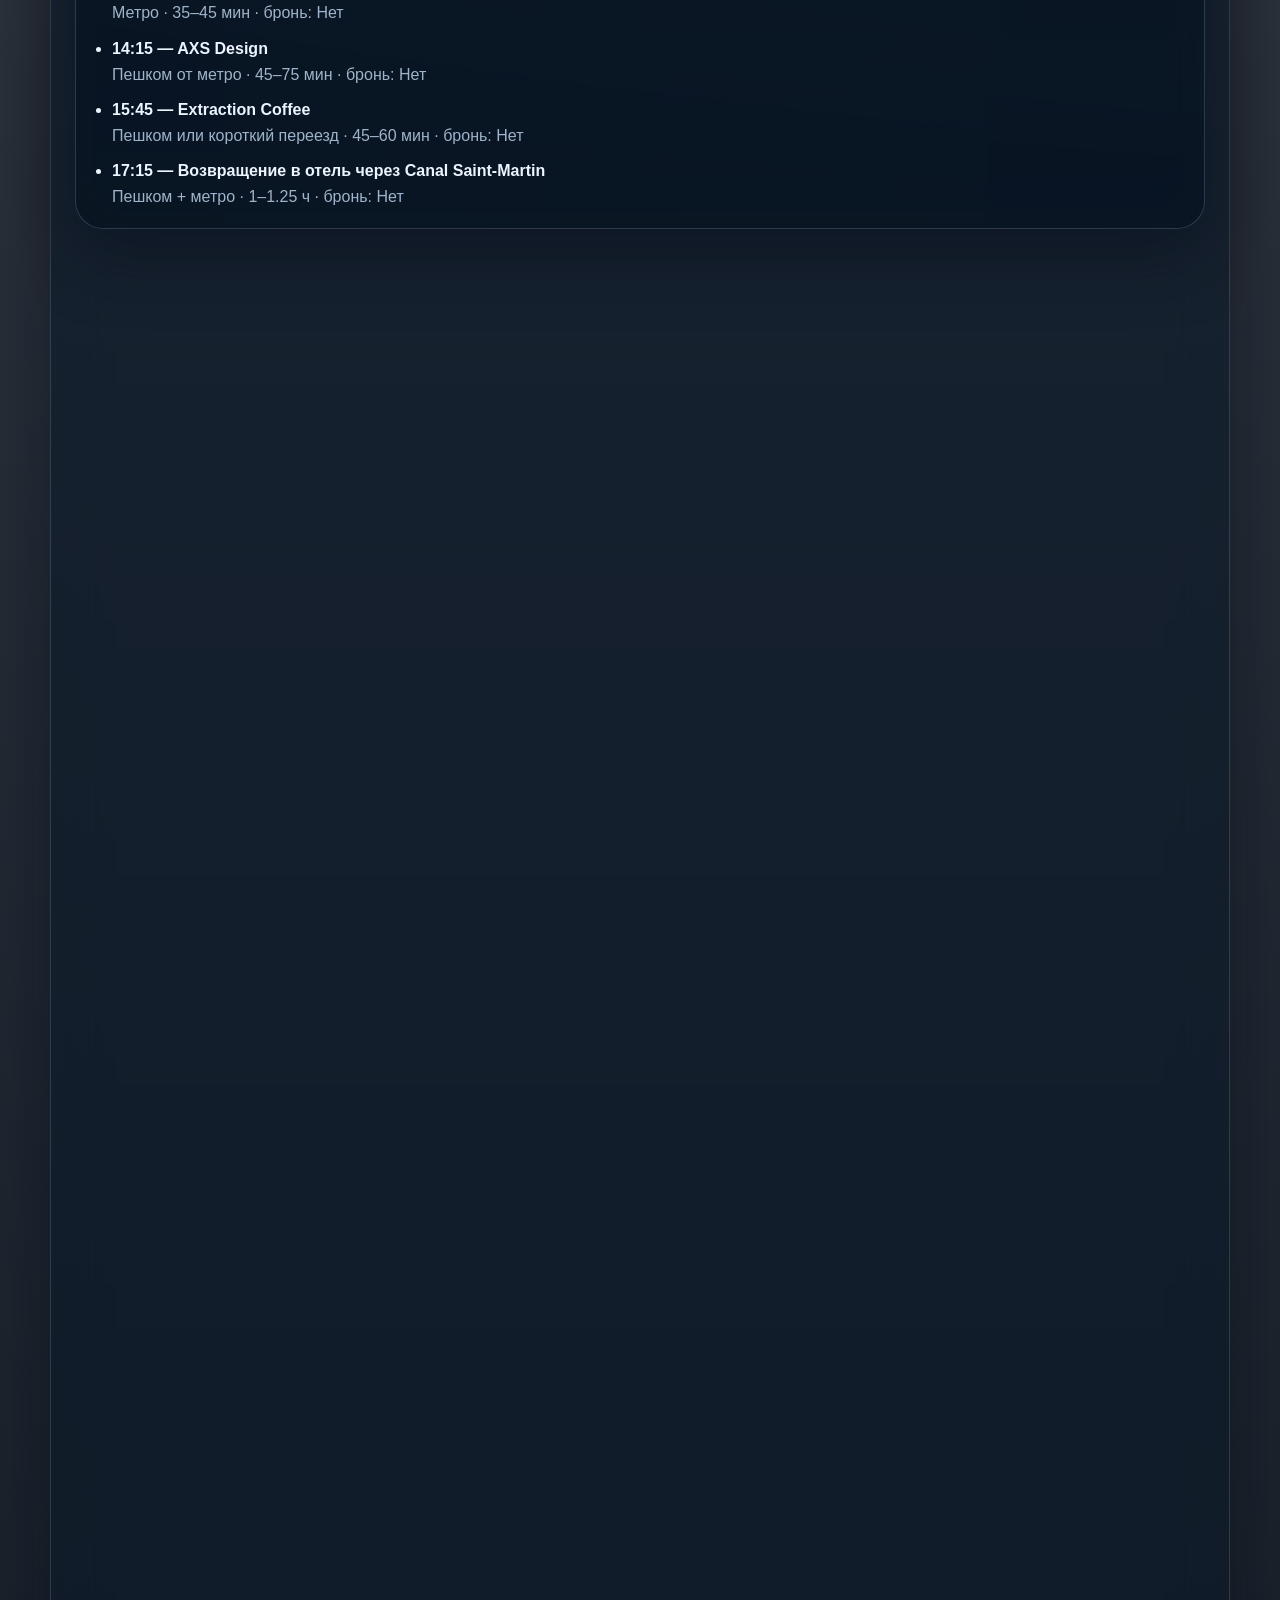
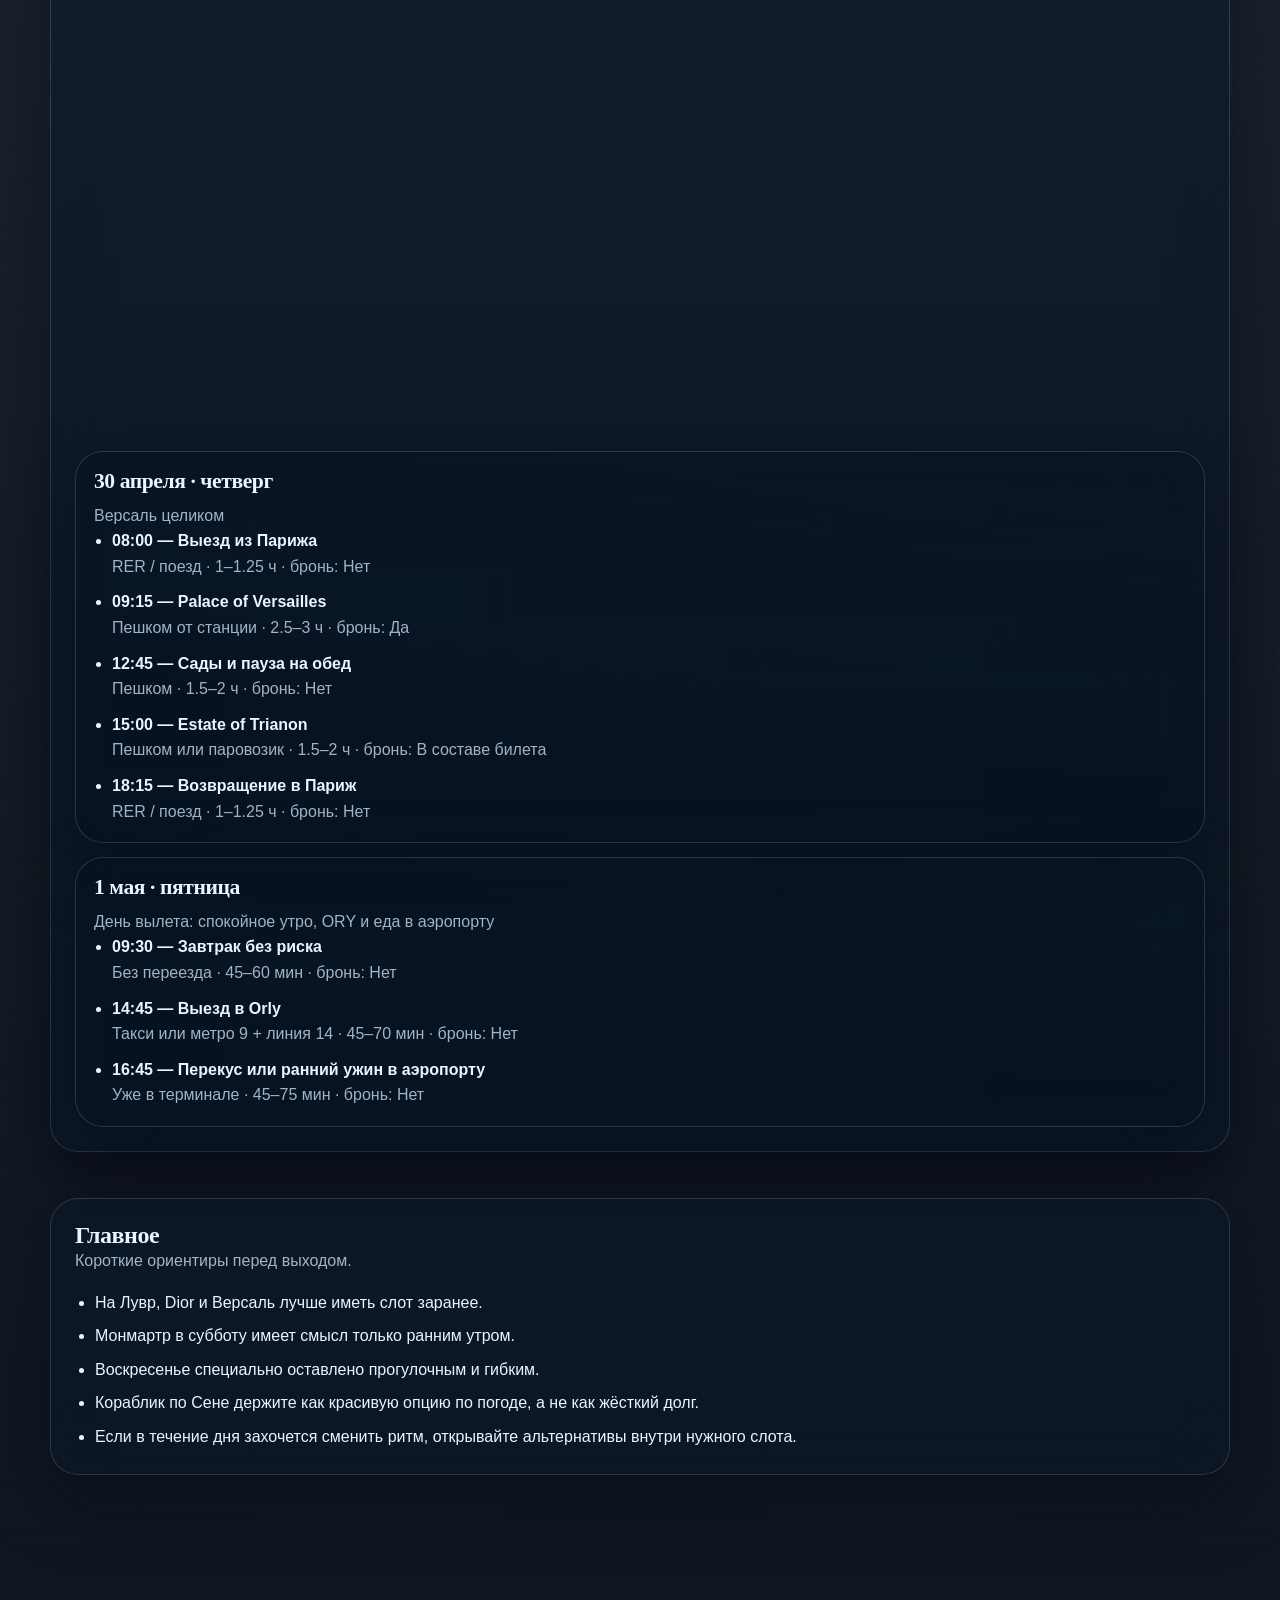
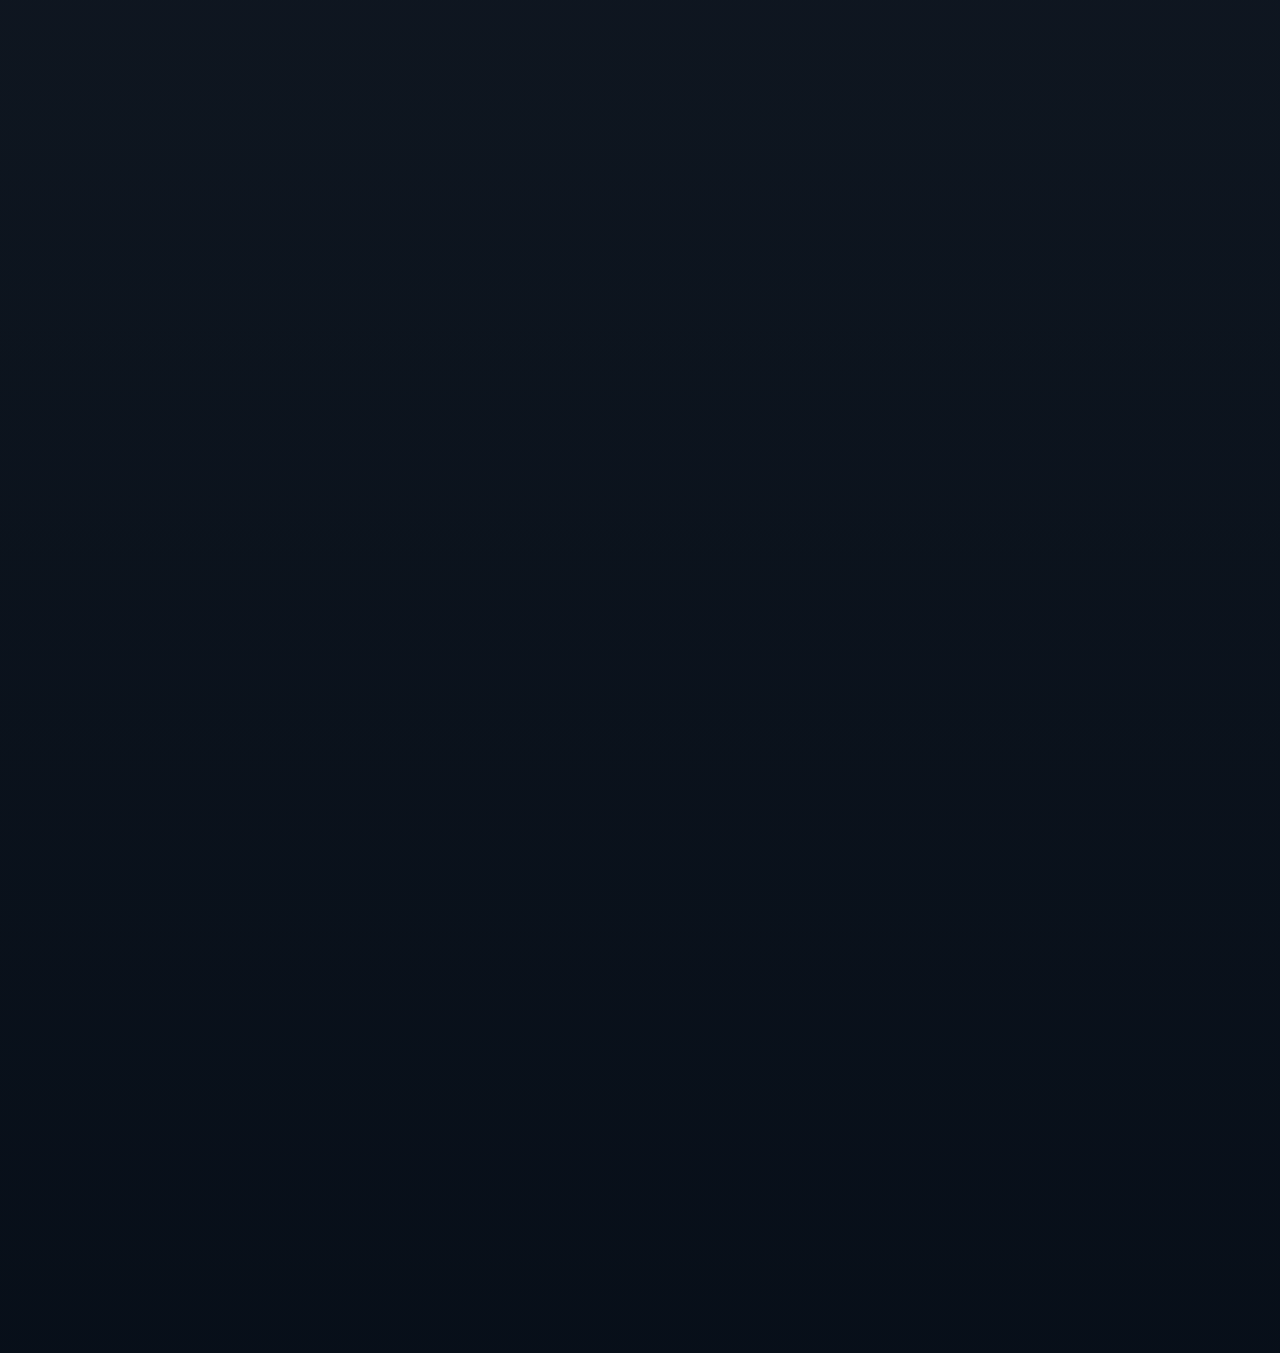
==== commit c4e719f0: "Add share image and warm up site copy" ====
--- a/paris_trip_site/route-notes.html
+++ b/paris_trip_site/route-notes.html
@@ -15,6 +15,15 @@
   <meta property="og:description" content="Короткая версия личного маршрута по Парижу: день, время, точка, логистика и бронь.">
   <meta property="og:type" content="website">
   <meta property="og:locale" content="ru_RU">
+  <meta property="og:url" content="https://lekmaby.github.io/paris_trip/route-notes.html">
+  <meta property="og:image" content="https://lekmaby.github.io/paris_trip/og-image.svg">
+  <meta property="og:image:type" content="image/svg+xml">
+  <meta property="og:image:width" content="1200">
+  <meta property="og:image:height" content="630">
+  <meta name="twitter:card" content="summary_large_image">
+  <meta name="twitter:title" content="Париж 23 апреля – 1 мая 2026">
+  <meta name="twitter:description" content="Короткая версия личного маршрута по Парижу: день, время, точка, логистика и бронь.">
+  <meta name="twitter:image" content="https://lekmaby.github.io/paris_trip/og-image.svg">
   <link rel="icon" href="favicon.svg" type="image/svg+xml">
   <script>
     (function () {
